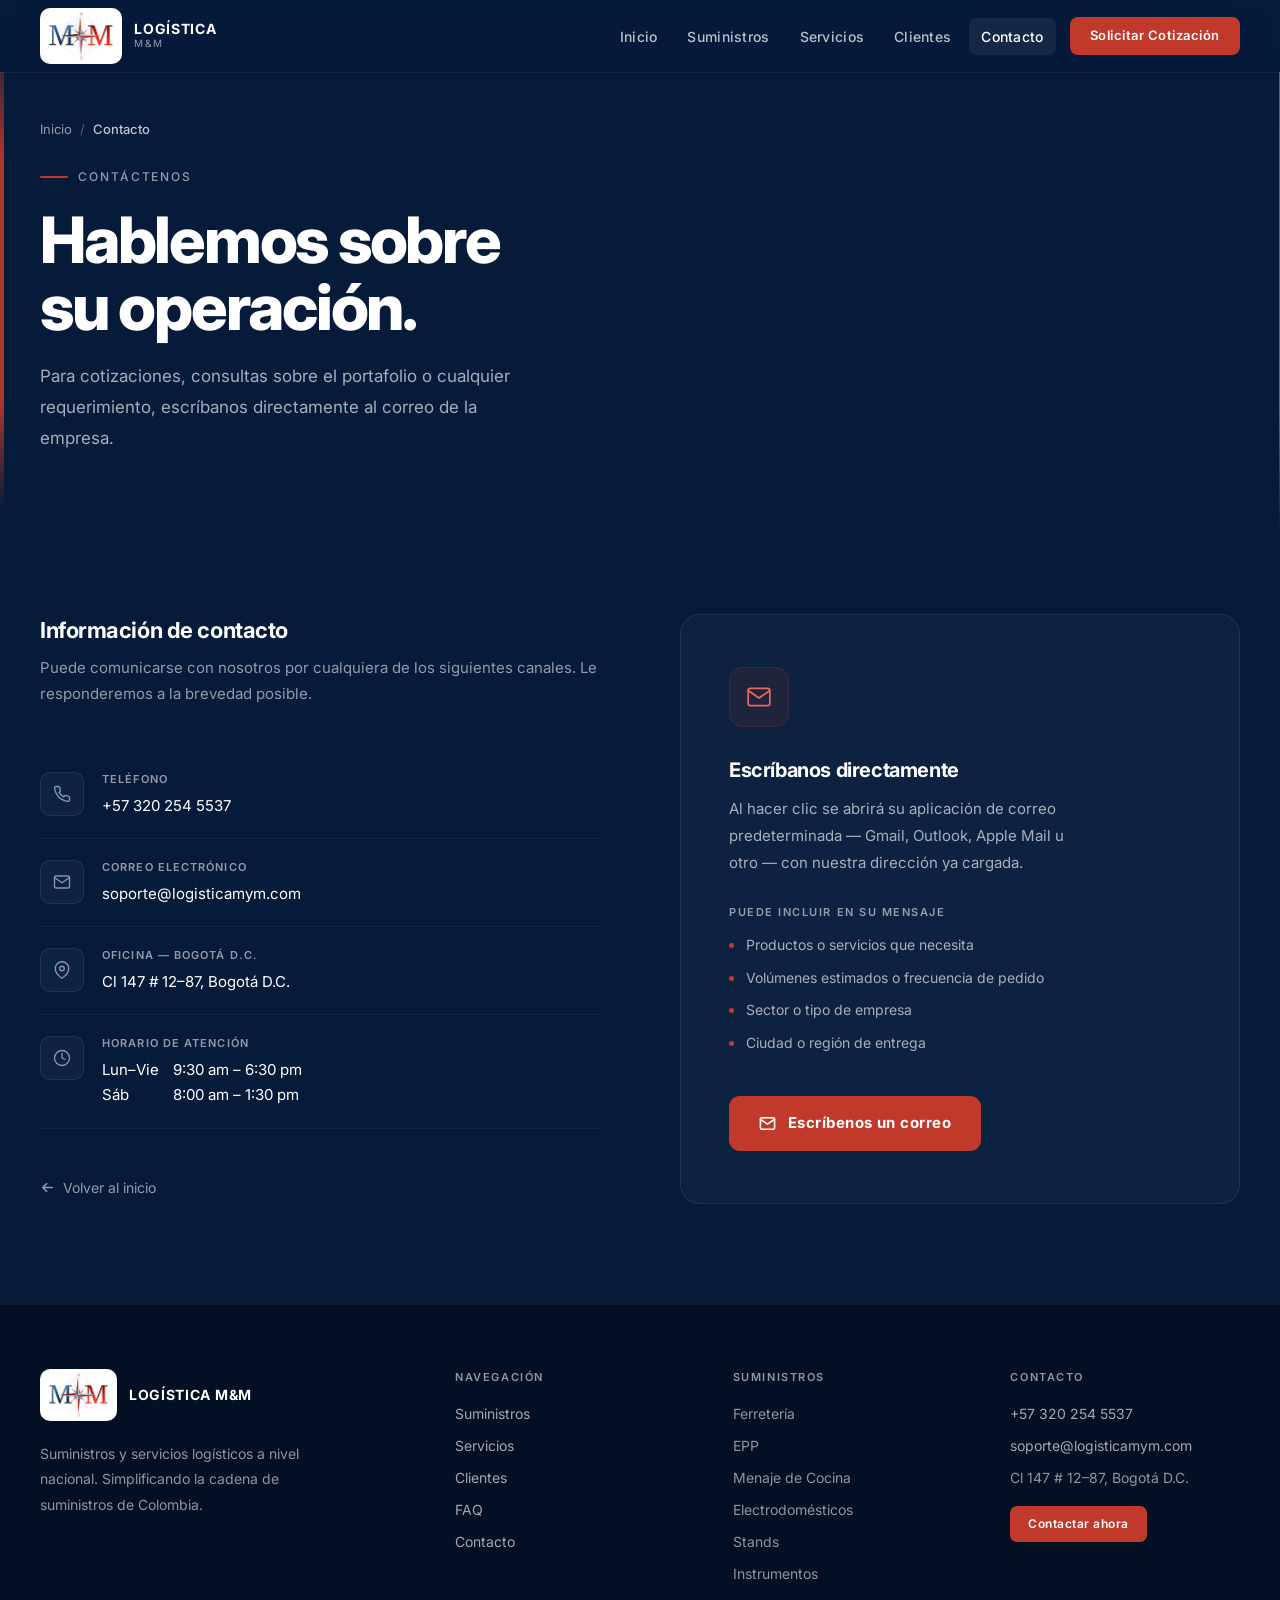
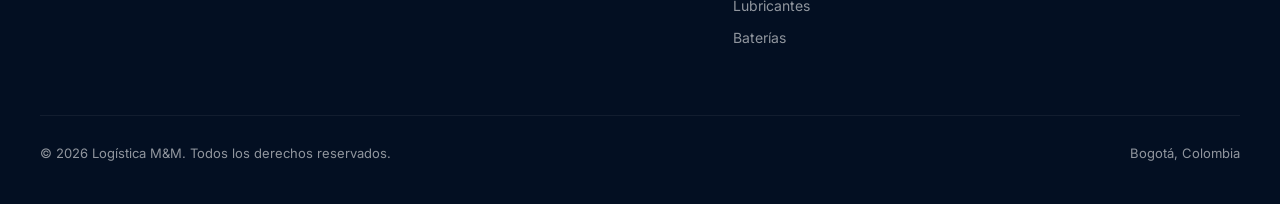
==== contacto.html @ 53e8c5f8 "Add files via upload Versión 1 del sitio" ====
<!doctype html>
<html lang="es" class="no-js">
<head>
  <meta charset="UTF-8">
  <meta name="viewport" content="width=device-width, initial-scale=1">
  <title>Contacto | Logística M&amp;M</title>
  <meta name="description" content="Solicite una cotización a Logística M&amp;M. Teléfono +57 320 254 5537, correo soporte@logisticamym.com. Oficina en Bogotá D.C. y atención a nivel nacional.">
  <meta name="theme-color" content="#061B3A">
  <link rel="canonical" href="https://logisticamym.com/contacto.html">

  <meta property="og:type" content="website">
  <meta property="og:locale" content="es_CO">
  <meta property="og:site_name" content="Logística M&amp;M">
  <meta property="og:title" content="Contacto | Logística M&amp;M">
  <meta property="og:description" content="Hablemos sobre su operación. Cotizaciones y consultas sobre el portafolio.">
  <meta property="og:url" content="https://logisticamym.com/contacto.html">

  <link rel="icon" href="img/favicon.png" type="image/png">
  <link rel="apple-touch-icon" href="img/favicon.png">
  <link rel="preconnect" href="https://fonts.googleapis.com">
  <link rel="preconnect" href="https://fonts.gstatic.com" crossorigin>
  <link href="https://fonts.googleapis.com/css2?family=Inter:wght@400;500;600;700;800;900&display=swap" rel="stylesheet">
  <link rel="stylesheet" href="css/styles.css">
  <script>document.documentElement.className = 'js';</script>
</head>
<body>

  <!-- ══ MENÚ ═══════════════════════════════════════════════════════════════ -->
  <header class="nav nav--solid" id="nav">
    <div class="container nav__inner">
      <a class="brand" href="index.html" aria-label="Logística M&amp;M, ir al inicio">
        <span class="brand__plate"><img class="brand__logo" src="img/logo-mym.png" alt="" width="257" height="192"></span>
        <span class="brand__text" aria-hidden="true">
          <span class="brand__name">LOGÍSTICA</span>
          <span class="brand__sub">M&amp;M</span>
        </span>
      </a>

      <button class="nav__toggle" type="button" aria-expanded="false" aria-controls="menu" aria-label="Abrir menú">
        <svg class="icon-open" width="24" height="24" viewBox="0 0 24 24" fill="none" stroke="currentColor" stroke-width="2" stroke-linecap="round" aria-hidden="true"><path d="M4 7h16M4 12h16M4 17h16"/></svg>
        <svg class="icon-close" width="24" height="24" viewBox="0 0 24 24" fill="none" stroke="currentColor" stroke-width="2" stroke-linecap="round" aria-hidden="true"><path d="M6 6l12 12M18 6L6 18"/></svg>
      </button>

      <nav class="nav__menu" id="menu" aria-label="Principal">
        <a class="nav__link" href="index.html">Inicio</a>
        <a class="nav__link" href="index.html#suministros">Suministros</a>
        <a class="nav__link" href="index.html#servicios">Servicios</a>
        <a class="nav__link" href="index.html#clientes">Clientes</a>
        <a class="nav__link" href="contacto.html" aria-current="page">Contacto</a>
        <a class="btn btn--primary btn--sm nav__cta" href="mailto:soporte@logisticamym.com">Solicitar Cotización</a>
      </nav>
    </div>
  </header>

  <main>

    <!-- ══ ENCABEZADO DE PÁGINA ═════════════════════════════════════════════ -->
    <section class="page-hero">
      <img class="page-hero__bg" src="https://images.unsplash.com/photo-1542744173-8e7e53415bb0?w=1200&h=800&fit=crop&auto=format&q=80" alt="" fetchpriority="high">
      <div class="accent-stripe"></div>

      <div class="container page-hero__inner">
        <nav class="breadcrumb" aria-label="Ruta de navegación">
          <a href="index.html">Inicio</a>
          <span class="breadcrumb__sep" aria-hidden="true">/</span>
          <span aria-current="page">Contacto</span>
        </nav>

        <p class="eyebrow">Contáctenos</p>
        <h1 class="page-hero__title">Hablemos sobre<br>su operación.</h1>
        <p class="page-hero__text">Para cotizaciones, consultas sobre el portafolio o cualquier requerimiento, escríbanos directamente al correo de la empresa.</p>
      </div>
    </section>

    <!-- ══ DATOS DE CONTACTO ════════════════════════════════════════════════ -->
    <section class="section--dark contact">
      <div class="container contact__grid">

        <div>
          <h2 class="contact__title">Información de contacto</h2>
          <p class="contact__lead">Puede comunicarse con nosotros por cualquiera de los siguientes canales. Le responderemos a la brevedad posible.</p>

          <div class="contact-item">
            <div class="contact-item__icon" aria-hidden="true">
              <svg width="18" height="18" viewBox="0 0 24 24" fill="none" stroke="currentColor" stroke-width="1.8" stroke-linecap="round" stroke-linejoin="round"><path d="M22 16.92v3a2 2 0 0 1-2.18 2 19.79 19.79 0 0 1-8.63-3.07 19.5 19.5 0 0 1-6-6 19.79 19.79 0 0 1-3.07-8.67A2 2 0 0 1 4.11 2h3a2 2 0 0 1 2 1.72 12.84 12.84 0 0 0 .7 2.81 2 2 0 0 1-.45 2.11L8.09 9.91a16 16 0 0 0 6 6l1.27-1.27a2 2 0 0 1 2.11-.45 12.84 12.84 0 0 0 2.81.7A2 2 0 0 1 22 16.92z"/></svg>
            </div>
            <div>
              <p class="contact-item__label">Teléfono</p>
              <p class="contact-item__value"><a href="tel:+573202545537">+57 320 254 5537</a></p>
            </div>
          </div>

          <div class="contact-item">
            <div class="contact-item__icon" aria-hidden="true">
              <svg width="18" height="18" viewBox="0 0 24 24" fill="none" stroke="currentColor" stroke-width="1.8" stroke-linecap="round" stroke-linejoin="round"><path d="M4 4h16c1.1 0 2 .9 2 2v12c0 1.1-.9 2-2 2H4c-1.1 0-2-.9-2-2V6c0-1.1.9-2 2-2z"/><polyline points="22,6 12,13 2,6"/></svg>
            </div>
            <div>
              <p class="contact-item__label">Correo electrónico</p>
              <p class="contact-item__value"><a href="mailto:soporte@logisticamym.com">soporte@logisticamym.com</a></p>
            </div>
          </div>

          <div class="contact-item">
            <div class="contact-item__icon" aria-hidden="true">
              <svg width="18" height="18" viewBox="0 0 24 24" fill="none" stroke="currentColor" stroke-width="1.8" stroke-linecap="round" stroke-linejoin="round"><path d="M21 10c0 7-9 13-9 13s-9-6-9-13a9 9 0 0 1 18 0z"/><circle cx="12" cy="10" r="3"/></svg>
            </div>
            <div>
              <p class="contact-item__label">Oficina — Bogotá D.C.</p>
              <p class="contact-item__value">Cl 147 # 12–87, Bogotá D.C.</p>
            </div>
          </div>

          <div class="contact-item">
            <div class="contact-item__icon" aria-hidden="true">
              <svg width="18" height="18" viewBox="0 0 24 24" fill="none" stroke="currentColor" stroke-width="1.8" stroke-linecap="round" stroke-linejoin="round"><circle cx="12" cy="12" r="10"/><polyline points="12 6 12 12 16 14"/></svg>
            </div>
            <div>
              <p class="contact-item__label">Horario de atención</p>
              <!-- PENDIENTE: confirmar horario de lunes a viernes -->
              <dl class="contact-item__value hours">
                <dt>Lun–Vie</dt><dd>9:30 am – 6:30 pm</dd>
                <dt>Sáb</dt><dd>8:00 am – 1:30 pm</dd>
              </dl>
            </div>
          </div>

          <a class="back-link" href="index.html">
            <svg width="15" height="15" viewBox="0 0 16 16" fill="none" aria-hidden="true"><path d="M13 8H3M7 4L3 8l4 4" stroke="currentColor" stroke-width="1.8" stroke-linecap="round" stroke-linejoin="round"/></svg>
            Volver al inicio
          </a>
        </div>

        <div class="mail-card">
          <div class="mail-card__icon" aria-hidden="true">
            <svg width="26" height="26" viewBox="0 0 24 24" fill="none" stroke="currentColor" stroke-width="1.6" stroke-linecap="round" stroke-linejoin="round"><path d="M4 4h16c1.1 0 2 .9 2 2v12c0 1.1-.9 2-2 2H4c-1.1 0-2-.9-2-2V6c0-1.1.9-2 2-2z"/><polyline points="22,6 12,13 2,6"/></svg>
          </div>

          <div>
            <h2 class="mail-card__title">Escríbanos directamente</h2>
            <p class="mail-card__text">Al hacer clic se abrirá su aplicación de correo predeterminada — Gmail, Outlook, Apple Mail u otro — con nuestra dirección ya cargada.</p>
          </div>

          <div class="mail-card__list-wrap">
            <p class="mail-card__label">Puede incluir en su mensaje</p>
            <ul class="mail-card__list">
              <li>Productos o servicios que necesita</li>
              <li>Volúmenes estimados o frecuencia de pedido</li>
              <li>Sector o tipo de empresa</li>
              <li>Ciudad o región de entrega</li>
            </ul>
          </div>

          <a class="btn btn--primary" href="mailto:soporte@logisticamym.com">
            <svg width="17" height="17" viewBox="0 0 24 24" fill="none" stroke="currentColor" stroke-width="2.2" stroke-linecap="round" stroke-linejoin="round" aria-hidden="true"><path d="M4 4h16c1.1 0 2 .9 2 2v12c0 1.1-.9 2-2 2H4c-1.1 0-2-.9-2-2V6c0-1.1.9-2 2-2z"/><polyline points="22,6 12,13 2,6"/></svg>
            Escríbenos un correo
          </a>
        </div>

      </div>
    </section>

  </main>

  <!-- ══ PIE DE PÁGINA (igual en todas las páginas) ═════════════════════════ -->
  <footer class="footer">
    <div class="container">
      <div class="footer__grid">
        <div class="footer__brand">
          <a class="brand" href="index.html" aria-label="Logística M&amp;M, ir al inicio">
            <span class="brand__plate"><img class="brand__logo" src="img/logo-mym.png" alt="" width="257" height="192" loading="lazy"></span>
            <span class="brand__name" aria-hidden="true">LOGÍSTICA M&amp;M</span>
          </a>
          <p class="footer__about">Suministros y servicios logísticos a nivel nacional. Simplificando la cadena de suministros de Colombia.</p>
        </div>

        <nav aria-label="Pie de página">
          <h2 class="footer__heading">Navegación</h2>
          <ul class="footer__list">
            <li><a href="index.html#suministros">Suministros</a></li>
            <li><a href="index.html#servicios">Servicios</a></li>
            <li><a href="index.html#clientes">Clientes</a></li>
            <li><a href="index.html#faq">FAQ</a></li>
            <li><a href="contacto.html">Contacto</a></li>
          </ul>
        </nav>

        <div>
          <h2 class="footer__heading">Suministros</h2>
          <ul class="footer__list">
            <li>Ferretería</li>
            <li>EPP</li>
            <li>Menaje de Cocina</li>
            <li>Electrodomésticos</li>
            <li>Stands</li>
            <li>Instrumentos</li>
            <li>Lubricantes</li>
            <li>Baterías</li>
          </ul>
        </div>

        <div class="footer__contact">
          <h2 class="footer__heading">Contacto</h2>
          <ul class="footer__list">
            <li><a href="tel:+573202545537">+57 320 254 5537</a></li>
            <li><a href="mailto:soporte@logisticamym.com">soporte@logisticamym.com</a></li>
            <li>Cl 147 # 12–87, Bogotá D.C.</li>
          </ul>
          <a class="btn btn--primary btn--xs" href="mailto:soporte@logisticamym.com">Contactar ahora</a>
        </div>
      </div>

      <div class="footer__bottom">
        <p>© 2026 Logística M&amp;M. Todos los derechos reservados.</p>
        <p>Bogotá, Colombia</p>
      </div>
    </div>
  </footer>

  <script src="js/main.js" defer></script>
</body>
</html>
---- css/styles.css ----
/* ==========================================================================
   Logística M&M — hoja de estilos
   Índice: 1. Variables  2. Base  3. Utilidades  4. Botones  5. Menú
           6. Hero  7. Quiénes somos  8. Suministros  9. Servicios
           10. Clientes  11. Preguntas  12. Llamado final  13. Pie de página
           14. Página de contacto  15. Tablet y móvil  16. Movimiento reducido
   ========================================================================== */

/* 1. Variables ------------------------------------------------------------ */
:root {
  /* Colores de marca (los mismos del Figma) */
  --navy: #061B3A;
  --navy-rgb: 6, 27, 58;
  --navy-mid: #0D2B56;
  --navy-deep: #030F22;
  --steel: #52758F;
  --steel-rgb: 82, 117, 143;
  --steel-light: #7A9BB5;
  --red: #C0392B;
  --red-rgb: 192, 57, 43;
  --red-hover: #A93226;
  --red-dark: #96281B;
  --offwhite: #F7F6F2;
  --white: #FFFFFF;

  /* Texto sobre fondo oscuro: todos superan contraste 4,5:1 */
  --on-dark: #FFFFFF;
  --on-dark-soft: rgba(255, 255, 255, 0.75);
  --on-dark-body: rgba(255, 255, 255, 0.64);
  --on-dark-muted: rgba(255, 255, 255, 0.56);
  --red-on-dark: #E8695C;            /* rojo legible para texto sobre azul */

  /* Líneas y superficies sobre fondo oscuro */
  --line-dark: rgba(255, 255, 255, 0.07);
  --surface-dark: rgba(255, 255, 255, 0.04);

  /* Tipografía y medidas */
  --font: 'Inter', system-ui, -apple-system, 'Segoe UI', sans-serif;
  --container: 1280px;
  --gutter: 40px;
  --nav-h: 72px;
  --section-y: 100px;
}

/* 2. Base ------------------------------------------------------------------ */
*, *::before, *::after { box-sizing: border-box; }

html {
  scroll-behavior: smooth;
  -webkit-text-size-adjust: 100%;
}

body {
  margin: 0;
  font-family: var(--font);
  line-height: 1.5;
  background-color: var(--offwhite);
  color: var(--navy);
  -webkit-font-smoothing: antialiased;
  -moz-osx-font-smoothing: grayscale;
}

h1, h2, h3, p, ul, ol, dl, dd, figure { margin: 0; }
ul, ol { padding: 0; list-style: none; }
img, svg { display: block; max-width: 100%; }
a { color: inherit; text-decoration: none; }
button { font: inherit; color: inherit; }

:focus-visible {
  outline: 2px solid var(--steel-light);
  outline-offset: 3px;
  border-radius: 4px;
}

::-webkit-scrollbar { width: 6px; height: 6px; }
::-webkit-scrollbar-track { background: transparent; }
::-webkit-scrollbar-thumb { background: rgba(var(--steel-rgb), 0.4); border-radius: 3px; }
::-webkit-scrollbar-thumb:hover { background: rgba(var(--steel-rgb), 0.7); }

/* 3. Utilidades ------------------------------------------------------------ */
.container {
  width: 100%;
  max-width: var(--container);
  margin: 0 auto;
  padding: 0 var(--gutter);
}

.section { padding: var(--section-y) 0; position: relative; }
.section--dark { background: var(--navy); color: var(--on-dark); }
.section--light { background: var(--offwhite); }

/* Etiqueta pequeña con línea roja */
.eyebrow {
  display: flex;
  align-items: center;
  gap: 10px;
  color: var(--on-dark-muted);
  font-weight: 500;
  font-size: 12px;
  letter-spacing: 0.16em;
  text-transform: uppercase;
}
.eyebrow::before {
  content: "";
  flex-shrink: 0;
  width: 28px;
  height: 2px;
  background: var(--red);
  border-radius: 1px;
}
.eyebrow--light { color: var(--steel); }

/* Encabezado de sección a dos columnas */
.split {
  display: grid;
  grid-template-columns: 1fr 1fr;
  gap: 40px 80px;
  align-items: end;
}

.section-title {
  font-weight: 800;
  font-size: clamp(2rem, 4vw, 3rem);
  line-height: 1.08;
  letter-spacing: -0.03em;
  margin-top: 20px;
}
.section-title--sm { font-size: clamp(1.9rem, 3.5vw, 2.8rem); }

.section-lead { font-size: 16px; line-height: 1.85; }
.section--light .section-lead { color: var(--steel); }
.section--dark .section-lead { color: var(--on-dark-muted); }

.visually-hidden {
  position: absolute;
  width: 1px; height: 1px;
  margin: -1px; padding: 0; border: 0;
  overflow: hidden;
  clip: rect(0 0 0 0);
  white-space: nowrap;
}

/* 4. Botones --------------------------------------------------------------- */
.btn {
  display: inline-flex;
  align-items: center;
  gap: 8px;
  font-family: inherit;
  font-weight: 700;
  font-size: 14px;
  letter-spacing: 0.03em;
  line-height: 1.5;
  padding: 14px 32px;
  border: none;
  border-radius: 10px;
  cursor: pointer;
  transition: background 0.2s, transform 0.2s, box-shadow 0.2s, border-color 0.2s;
}

.btn--primary { background: var(--red); color: #fff; }
.btn--primary:hover {
  background: var(--red-hover);
  transform: translateY(-2px);
  box-shadow: 0 8px 24px rgba(var(--red-rgb), 0.4);
}

.btn--lg { font-size: 15px; padding: 16px 36px; border-radius: 11px; gap: 10px; }
.btn--lg:hover { box-shadow: 0 10px 30px rgba(var(--red-rgb), 0.45); }

.btn--glass {
  background: rgba(255, 255, 255, 0.09);
  color: #fff;
  font-weight: 600;
  padding: 14px 28px;
  border: 1px solid rgba(255, 255, 255, 0.2);
  -webkit-backdrop-filter: blur(8px);
  backdrop-filter: blur(8px);
}
.btn--glass:hover { background: rgba(255, 255, 255, 0.17); transform: translateY(-2px); }

.btn--outline {
  background: none;
  color: var(--red-on-dark);
  font-weight: 600;
  font-size: 13px;
  letter-spacing: 0.04em;
  padding: 10px 22px;
  border: 1px solid rgba(232, 105, 92, 0.5);
  border-radius: 8px;
}
.btn--outline:hover { background: rgba(var(--red-rgb), 0.1); border-color: var(--red-on-dark); }

.btn--sm {
  font-weight: 600;
  font-size: 13px;
  letter-spacing: 0.04em;
  padding: 9px 20px;
  border-radius: 8px;
}
.btn--sm:hover { transform: translateY(-1px); box-shadow: none; }

.btn--xs {
  font-weight: 600;
  font-size: 12px;
  letter-spacing: 0.04em;
  padding: 9px 18px;
  border-radius: 7px;
}
.btn--xs:hover { transform: none; box-shadow: none; }

/* Enlace con flecha */
.link-arrow {
  display: inline-flex;
  align-items: center;
  gap: 8px;
  color: var(--red);
  font-weight: 600;
  font-size: 14px;
  letter-spacing: 0.02em;
  transition: gap 0.2s;
}
.link-arrow:hover { gap: 14px; }

/* 5. Menú ------------------------------------------------------------------ */
.nav {
  position: fixed;
  top: 0; left: 0; right: 0;
  z-index: 50;
  background: linear-gradient(to bottom, rgba(var(--navy-rgb), 0.85) 0%, rgba(var(--navy-rgb), 0) 100%);
  transition: background-color 0.4s ease, box-shadow 0.4s ease;
}
.nav.is-scrolled,
.nav--solid {
  background: rgba(var(--navy-rgb), 0.97);
  -webkit-backdrop-filter: blur(14px);
  backdrop-filter: blur(14px);
  box-shadow: 0 1px 0 rgba(255, 255, 255, 0.06);
}

.nav__inner {
  height: var(--nav-h);
  display: flex;
  align-items: center;
  justify-content: space-between;
}

/* Logo: va sobre una placa blanca para que se lea bien sobre el azul del menú */
.brand { display: flex; align-items: center; gap: 12px; }
.brand__plate {
  flex-shrink: 0;
  display: flex;
  align-items: center;
  justify-content: center;
  height: 56px;
  padding: 4px 9px;
  background: #fff;
  border-radius: 10px;
  box-shadow: 0 2px 10px rgba(0, 0, 0, 0.18);
}
.brand__logo { height: 48px; width: auto; }
.brand__text { display: block; }
.brand__name {
  display: block;
  color: #fff;
  font-weight: 700;
  font-size: 14px;
  letter-spacing: 0.05em;
  line-height: 1.1;
}
.brand__sub {
  display: block;
  color: var(--on-dark-muted);
  font-weight: 400;
  font-size: 10px;
  letter-spacing: 0.18em;
}

.nav__menu { display: flex; align-items: center; gap: 6px; }
.nav__link {
  color: rgba(255, 255, 255, 0.72);
  font-weight: 500;
  font-size: 14px;
  letter-spacing: 0.02em;
  padding: 8px 12px;
  border-radius: 7px;
  transition: color 0.2s, background 0.2s;
}
.nav__link:hover,
.nav__link[aria-current="page"] { color: #fff; background: rgba(255, 255, 255, 0.06); }
.nav__cta { margin-left: 8px; }

.nav__toggle {
  display: none;
  width: 44px; height: 44px;
  margin-right: -10px;
  padding: 0;
  background: none;
  border: none;
  border-radius: 8px;
  color: #fff;
  cursor: pointer;
}
.nav__toggle svg { margin: auto; }
.nav__toggle .icon-close { display: none; }
.nav__toggle[aria-expanded="true"] .icon-open { display: none; }
.nav__toggle[aria-expanded="true"] .icon-close { display: block; }

/* 6. Hero ------------------------------------------------------------------ */
.hero {
  position: relative;
  min-height: 100vh;
  min-height: 100svh;
  display: flex;
  align-items: flex-end;
  padding-bottom: 7rem;
  overflow: hidden;
  background-color: var(--navy);
  color: #fff;
}
.hero__bg {
  position: absolute;
  inset: 0;
  width: 100%; height: 100%;
  object-fit: cover;
  object-position: center 40%;
}
.hero::before,
.hero::after { content: ""; position: absolute; inset: 0; z-index: 1; }
.hero::before {
  background: linear-gradient(105deg, rgba(var(--navy-rgb), 0.93) 0%, rgba(var(--navy-rgb), 0.70) 55%, rgba(var(--navy-rgb), 0.28) 100%);
}
.hero::after {
  background: linear-gradient(to top, rgba(var(--navy-rgb), 0.88) 0%, transparent 55%);
}
/* Franja roja vertical a la izquierda */
.accent-stripe {
  position: absolute;
  top: 0; left: 0;
  z-index: 2;
  width: 4px; height: 100%;
  background: linear-gradient(to bottom, transparent 10%, var(--red) 35%, var(--red) 70%, transparent 90%);
  opacity: 0.85;
}
.hero__inner { position: relative; z-index: 3; }
.hero__content { max-width: 720px; }
.hero .eyebrow {
  display: inline-flex;
  color: var(--on-dark-body);
  letter-spacing: 0.18em;
  margin-bottom: 28px;
}
.hero .eyebrow::before { width: 32px; }
.hero__title {
  font-weight: 900;
  font-size: clamp(2.6rem, 6vw, 4.5rem);
  line-height: 1.04;
  letter-spacing: -0.035em;
  margin-bottom: 24px;
}
.hero__title span { opacity: 0.82; }
.hero__text {
  color: var(--on-dark-body);
  font-size: clamp(1rem, 2vw, 1.15rem);
  line-height: 1.75;
  max-width: 560px;
  margin-bottom: 44px;
}
.hero__actions { display: flex; flex-wrap: wrap; gap: 14px; }

/* 7. Quiénes somos --------------------------------------------------------- */
.about { padding: 96px 0; overflow: hidden; }
.about::before {
  content: "";
  position: absolute;
  top: 0; right: 0;
  width: 40%; height: 100%;
  background-image: repeating-linear-gradient(90deg, transparent, transparent 60px, rgba(var(--steel-rgb), 0.04) 60px, rgba(var(--steel-rgb), 0.04) 61px);
  pointer-events: none;
}
.about .container { position: relative; }
.about .eyebrow { margin-bottom: 64px; }
.about__grid {
  display: grid;
  grid-template-columns: 1.1fr 1fr;
  gap: 48px 96px;
  align-items: start;
}
.about__title {
  font-weight: 800;
  font-size: clamp(1.9rem, 3.5vw, 2.8rem);
  line-height: 1.08;
  letter-spacing: -0.03em;
  margin-bottom: 28px;
}
.about__text {
  color: var(--on-dark-body);
  font-size: 16px;
  line-height: 1.85;
  margin-bottom: 40px;
}
.about__cta { display: flex; align-items: center; gap: 24px; }
.about__cta::before { content: ""; flex: 1; height: 1px; background: rgba(255, 255, 255, 0.08); }

.pillars { padding-top: 4px; }
.pillar {
  display: grid;
  grid-template-columns: 52px 1fr;
  gap: 0 24px;
  align-items: start;
  padding: 28px 0;
  border-bottom: 1px solid var(--line-dark);
}
.pillar:last-child { border-bottom: none; }
.pillar__num {
  padding-top: 3px;
  color: var(--red-on-dark);
  font-weight: 800;
  font-size: 13px;
  letter-spacing: 0.06em;
  font-variant-numeric: tabular-nums;
}
.pillar__title {
  font-weight: 700;
  font-size: 17px;
  letter-spacing: -0.01em;
  margin-bottom: 8px;
}
.pillar__text { color: var(--on-dark-muted); font-size: 14px; line-height: 1.7; }

/* 8. Suministros ----------------------------------------------------------- */
.supplies .split { margin-bottom: 56px; }
.supplies .section-lead { padding-top: 8px; }

.supply-grid {
  display: grid;
  grid-template-columns: repeat(4, 1fr);
  grid-auto-rows: 260px;
  gap: 14px;
}
.supply-card {
  position: relative;
  overflow: hidden;
  border-radius: 14px;
  background-color: var(--navy-mid);
  box-shadow: 0 4px 16px rgba(var(--navy-rgb), 0.07);
  transition: transform 0.35s ease, box-shadow 0.35s ease;
}
.supply-card__img {
  position: absolute;
  inset: 0;
  width: 100%; height: 100%;
  object-fit: cover;
  transition: transform 0.5s ease;
}
/* Dos capas de degradado: la segunda aparece al pasar el mouse */
.supply-card::before,
.supply-card::after { content: ""; position: absolute; inset: 0; z-index: 1; transition: opacity 0.35s; }
.supply-card::before {
  background: linear-gradient(to top, rgba(var(--navy-rgb), 0.9) 0%, rgba(var(--navy-rgb), 0.38) 60%, transparent 100%);
}
.supply-card::after {
  background: linear-gradient(to top, rgba(var(--navy-rgb), 0.97) 0%, rgba(var(--navy-rgb), 0.55) 55%, rgba(var(--navy-rgb), 0.12) 100%);
  opacity: 0;
}
.supply-card__body {
  position: absolute;
  inset: 0;
  z-index: 2;
  display: flex;
  flex-direction: column;
  justify-content: flex-end;
  padding: 22px 22px 26px;
}
.supply-card__title {
  color: #fff;
  font-weight: 700;
  font-size: 15px;
  letter-spacing: -0.02em;
  line-height: 1.25;
  margin-bottom: 8px;
}
.supply-card__desc {
  max-height: 0;
  overflow: hidden;
  color: var(--on-dark-soft);
  font-size: 13px;
  line-height: 1.65;
  transition: max-height 0.35s ease;
}
.supplies__more { margin-top: 36px; text-align: right; }

@media (hover: hover) {
  .supply-card:hover { transform: scale(1.015); box-shadow: 0 20px 56px rgba(var(--navy-rgb), 0.22); }
  .supply-card:hover .supply-card__img { transform: scale(1.06); }
  .supply-card:hover::after { opacity: 1; }
  .supply-card:hover .supply-card__desc { max-height: 110px; }
}
/* En pantallas táctiles no hay "pasar el mouse": la descripción se ve siempre */
@media (hover: none) {
  .supply-card::after { opacity: 1; }
  .supply-card__desc { max-height: none; }
}

/* 9. Servicios ------------------------------------------------------------- */
.services__head { margin-bottom: 56px; }
.services__head .split { gap: 24px 80px; margin-top: 20px; align-items: start; }
.services__head .section-title { margin-top: 0; }
.services__head .section-title span { color: var(--steel-light); }
.services__head .section-lead { align-self: end; }

.services { display: grid; grid-template-columns: 300px 1fr; gap: 20px; }
.services__list { display: flex; flex-direction: column; gap: 3px; }
.services__tab {
  width: 100%;
  padding: 17px 18px;
  background: transparent;
  border: none;
  border-left: 3px solid transparent;
  border-radius: 0 10px 10px 0;
  text-align: left;
  cursor: pointer;
  transition: background 0.2s, border-color 0.2s;
}
.services__tab:hover { background: var(--surface-dark); }
.services__tab-title {
  display: block;
  color: var(--on-dark-muted);
  font-weight: 400;
  font-size: 14px;
  line-height: 1.45;
  transition: color 0.2s;
}
.services__tab-tag {
  display: none;
  margin-top: 5px;
  color: var(--red-on-dark);
  font-weight: 500;
  font-size: 11px;
  letter-spacing: 0.1em;
  text-transform: uppercase;
}
.services__tab.is-active { background: rgba(255, 255, 255, 0.08); border-left-color: var(--red); }
.services__tab.is-active .services__tab-title { color: #fff; font-weight: 600; }
.services__tab.is-active .services__tab-tag { display: block; }

.services__panels { display: grid; gap: 20px; }
.service-card {
  position: relative;
  min-height: 420px;
  overflow: hidden;
  border-radius: 20px;
  background-color: var(--navy-mid);
}
/* Con JavaScript activo solo se muestra el servicio elegido */
.js .service-card:not(.is-active) { display: none; }
.js .service-card.is-active { animation: fadeUp 0.3s ease; }
.service-card__img {
  position: absolute;
  inset: 0;
  width: 100%; height: 100%;
  object-fit: cover;
}
.service-card::before {
  content: "";
  position: absolute;
  inset: 0;
  z-index: 1;
  background: linear-gradient(to top, rgba(var(--navy-rgb), 0.97) 0%, rgba(var(--navy-rgb), 0.45) 55%, rgba(var(--navy-rgb), 0.08) 100%);
}
.service-card__body {
  position: absolute;
  inset: 0;
  z-index: 2;
  display: flex;
  flex-direction: column;
  justify-content: flex-end;
  align-items: flex-start;
  padding: 32px 36px;
}
.service-card__tag {
  margin-bottom: 16px;
  padding: 5px 12px;
  background: var(--red);
  border-radius: 6px;
  color: #fff;
  font-weight: 600;
  font-size: 11px;
  letter-spacing: 0.12em;
  text-transform: uppercase;
}
.service-card__title {
  font-weight: 700;
  font-size: 26px;
  letter-spacing: -0.02em;
  line-height: 1.2;
  margin-bottom: 14px;
}
.service-card__text {
  max-width: 520px;
  margin-bottom: 26px;
  color: var(--on-dark-soft);
  font-size: 15px;
  line-height: 1.75;
}
.service-card__btn {
  display: inline-flex;
  align-items: center;
  gap: 8px;
  padding: 10px 22px;
  background: rgba(255, 255, 255, 0.11);
  border: 1px solid rgba(255, 255, 255, 0.2);
  border-radius: 8px;
  -webkit-backdrop-filter: blur(10px);
  backdrop-filter: blur(10px);
  color: #fff;
  font-weight: 600;
  font-size: 13px;
  transition: background 0.2s;
}
.service-card__btn:hover { background: rgba(255, 255, 255, 0.2); }

@keyframes fadeUp {
  from { opacity: 0; transform: translateY(10px); }
  to   { opacity: 1; transform: translateY(0); }
}

/* 10. Clientes ------------------------------------------------------------- */
.clients { overflow: hidden; }
.clients .split { gap: 32px 80px; margin-bottom: 64px; }
.clients .section-lead { font-size: 15px; }

.marquee { position: relative; overflow-x: auto; }
.marquee.is-animated { overflow: hidden; }
.marquee.is-animated::before,
.marquee.is-animated::after {
  content: "";
  position: absolute;
  top: 0; bottom: 0;
  z-index: 2;
  width: 160px;
  pointer-events: none;
}
.marquee.is-animated::before { left: 0; background: linear-gradient(to right, var(--offwhite) 0%, transparent 100%); }
.marquee.is-animated::after { right: 0; background: linear-gradient(to left, var(--offwhite) 0%, transparent 100%); }

.marquee__track { display: flex; align-items: center; width: max-content; }
.marquee.is-animated .marquee__track { animation: marqueeScroll 64s linear infinite; }
.marquee.is-animated:hover .marquee__track { animation-play-state: paused; }

@keyframes marqueeScroll {
  0%   { transform: translateX(0); }
  100% { transform: translateX(calc(-100% / 3)); }
}

.client {
  display: flex;
  align-items: center;
  padding: 28px 0 28px 52px;
  -webkit-user-select: none;
  user-select: none;
}
.client::after {
  content: "";
  flex-shrink: 0;
  width: 4px; height: 4px;
  margin-left: 52px;
  border-radius: 50%;
  background: rgba(var(--steel-rgb), 0.25);
}
.client__logo {
  flex-shrink: 0;
  height: 76px;
  width: auto;
  max-width: 200px;
  object-fit: contain;
}

/* 11. Preguntas frecuentes ------------------------------------------------- */
.faq { overflow: hidden; }
.faq::before {
  content: "";
  position: absolute;
  inset: 0;
  background-image: repeating-linear-gradient(-45deg, transparent, transparent 40px, rgba(var(--steel-rgb), 0.025) 40px, rgba(var(--steel-rgb), 0.025) 41px);
  pointer-events: none;
}
.faq .container { position: relative; }
.faq__grid {
  display: grid;
  grid-template-columns: 1fr 1.6fr;
  gap: 40px 96px;
  align-items: start;
}
.faq__intro { position: sticky; top: 104px; }
.faq__title {
  font-weight: 800;
  font-size: clamp(1.8rem, 3.2vw, 2.6rem);
  line-height: 1.1;
  letter-spacing: -0.03em;
  margin: 20px 0 24px;
}
.faq__lead { color: var(--on-dark-muted); font-size: 15px; line-height: 1.8; }

.faq__item { border-bottom: 1px solid var(--line-dark); }
.faq__item:last-child { border-bottom: none; }
.faq__q {
  display: flex;
  align-items: center;
  justify-content: space-between;
  gap: 20px;
  padding: 26px 0;
  color: var(--on-dark-soft);
  font-weight: 400;
  font-size: 16px;
  line-height: 1.4;
  cursor: pointer;
  list-style: none;
  transition: color 0.2s;
}
.faq__q::-webkit-details-marker { display: none; }
.faq__q:hover { color: #fff; }
.faq__icon {
  width: 32px; height: 32px;
  flex-shrink: 0;
  display: flex;
  align-items: center;
  justify-content: center;
  border: 1px solid rgba(255, 255, 255, 0.12);
  border-radius: 8px;
  color: rgba(255, 255, 255, 0.55);
  transition: all 0.2s;
}
.faq__icon svg { transition: transform 0.25s; }
.faq__item[open] .faq__q { color: #fff; font-weight: 600; }
.faq__item[open] .faq__icon {
  border-color: var(--red);
  background: rgba(var(--red-rgb), 0.12);
  color: var(--red-on-dark);
}
.faq__item[open] .faq__icon svg { transform: rotate(45deg); }
.faq__a {
  padding-bottom: 26px;
  color: var(--on-dark-body);
  font-size: 15px;
  line-height: 1.8;
}
/* Apertura animada en los navegadores que lo permiten */
@supports (interpolate-size: allow-keywords) {
  .faq__list { interpolate-size: allow-keywords; }
  .faq__item::details-content {
    block-size: 0;
    overflow: hidden;
    transition: block-size 0.35s ease, content-visibility 0.35s allow-discrete;
  }
  .faq__item[open]::details-content { block-size: auto; }
}

/* 12. Llamado final -------------------------------------------------------- */
.cta {
  position: relative;
  padding: 120px 0;
  overflow: hidden;
  background-color: var(--navy);
  color: #fff;
}
.cta__bg {
  position: absolute;
  inset: 0;
  width: 100%; height: 100%;
  object-fit: cover;
  object-position: center 35%;
}
.cta::before {
  content: "";
  position: absolute;
  inset: 0;
  z-index: 1;
  background: linear-gradient(100deg, rgba(var(--navy-rgb), 0.96) 0%, rgba(var(--navy-rgb), 0.82) 60%, rgba(var(--steel-rgb), 0.6) 100%);
}
.cta::after {
  content: "";
  position: absolute;
  left: 0; right: 0; bottom: 0;
  z-index: 2;
  height: 4px;
  background: linear-gradient(to right, var(--red) 0%, transparent 100%);
}
.cta .container { position: relative; z-index: 3; }
.cta__content { max-width: 680px; }
.cta .eyebrow { color: var(--on-dark-body); margin-bottom: 24px; }
.cta__title {
  font-weight: 800;
  font-size: clamp(2.2rem, 4.5vw, 3.6rem);
  line-height: 1.06;
  letter-spacing: -0.035em;
  margin-bottom: 24px;
}
.cta__text {
  max-width: 520px;
  margin-bottom: 44px;
  color: var(--on-dark-body);
  font-size: 17px;
  line-height: 1.8;
}

/* 13. Pie de página -------------------------------------------------------- */
.footer {
  padding: 64px 0 40px;
  background: var(--navy-deep);
  border-top: 1px solid rgba(255, 255, 255, 0.05);
  color: #fff;
}
.footer__grid {
  display: grid;
  grid-template-columns: 1.6fr 1fr 1fr 1fr;
  gap: 48px;
  margin-bottom: 56px;
}
.footer .brand { margin-bottom: 20px; }
.footer .brand__plate { height: 52px; box-shadow: none; }
.footer .brand__logo { height: 44px; }
.footer__about { max-width: 280px; color: var(--on-dark-muted); font-size: 14px; line-height: 1.85; }
.footer__heading {
  margin-bottom: 18px;
  color: var(--on-dark-muted);
  font-weight: 600;
  font-size: 11px;
  letter-spacing: 0.14em;
  text-transform: uppercase;
}
.footer__list li { margin-bottom: 11px; color: var(--on-dark-muted); font-size: 14px; }
.footer__list a { color: var(--on-dark-body); transition: color 0.2s; }
.footer__list a:hover { color: #fff; }
.footer__list + .btn { margin-top: 7px; }
.footer__bottom {
  display: flex;
  flex-wrap: wrap;
  justify-content: space-between;
  align-items: center;
  gap: 12px;
  padding-top: 28px;
  border-top: 1px solid rgba(255, 255, 255, 0.06);
  color: var(--on-dark-muted);
  font-size: 13px;
}

/* 14. Página de contacto --------------------------------------------------- */
.page-hero {
  position: relative;
  min-height: 52vh;
  display: flex;
  align-items: flex-end;
  padding-bottom: 80px;
  overflow: hidden;
  background-color: var(--navy);
  color: #fff;
}
.page-hero__bg {
  position: absolute;
  inset: 0;
  width: 100%; height: 100%;
  object-fit: cover;
  object-position: center 30%;
}
.page-hero::before {
  content: "";
  position: absolute;
  inset: 0;
  z-index: 1;
  background: linear-gradient(105deg, rgba(var(--navy-rgb), 0.97) 0%, rgba(var(--navy-rgb), 0.82) 60%, rgba(var(--navy-rgb), 0.5) 100%);
}
.page-hero::after {
  content: "";
  position: absolute;
  left: 0; right: 0; bottom: 0;
  z-index: 1;
  height: 130px;
  background: linear-gradient(to bottom, transparent, var(--navy));
}
.page-hero .accent-stripe {
  background: linear-gradient(to bottom, transparent 5%, var(--red) 30%, var(--red) 75%, transparent 95%);
  opacity: 0.9;
}
.page-hero__inner { position: relative; z-index: 3; padding-top: 120px; }
.breadcrumb { display: flex; align-items: center; gap: 8px; margin-bottom: 28px; font-size: 13px; }
.breadcrumb a { color: var(--on-dark-muted); transition: color 0.2s; }
.breadcrumb a:hover { color: #fff; }
.breadcrumb__sep { color: rgba(255, 255, 255, 0.3); }
.breadcrumb [aria-current] { color: var(--on-dark-soft); font-weight: 500; }
.page-hero .eyebrow { margin-bottom: 20px; }
.page-hero__title {
  max-width: 640px;
  margin-bottom: 20px;
  font-weight: 800;
  font-size: clamp(2.4rem, 5vw, 4rem);
  line-height: 1.06;
  letter-spacing: -0.035em;
}
.page-hero__text { max-width: 500px; color: var(--on-dark-body); font-size: 17px; line-height: 1.82; }

.contact { padding: 80px 0 100px; }
.contact__grid {
  display: grid;
  grid-template-columns: 1fr 1fr;
  gap: 48px 80px;
  align-items: start;
}
.contact__title { font-weight: 700; font-size: 22px; letter-spacing: -0.02em; margin-bottom: 8px; }
.contact__lead { margin-bottom: 44px; color: var(--on-dark-muted); font-size: 15px; line-height: 1.75; }

.contact-item {
  display: flex;
  align-items: flex-start;
  gap: 18px;
  padding: 20px 0;
  border-bottom: 1px solid rgba(255, 255, 255, 0.06);
}
.contact-item__icon {
  width: 44px; height: 44px;
  flex-shrink: 0;
  margin-top: 1px;
  display: flex;
  align-items: center;
  justify-content: center;
  background: var(--surface-dark);
  border: 1px solid rgba(255, 255, 255, 0.08);
  border-radius: 10px;
  color: var(--steel-light);
}
.contact-item__label {
  margin-bottom: 5px;
  color: var(--on-dark-muted);
  font-weight: 600;
  font-size: 11px;
  letter-spacing: 0.1em;
  text-transform: uppercase;
}
.contact-item__value { color: #fff; font-size: 15px; line-height: 1.7; }
.contact-item__value a { transition: color 0.2s; }
.contact-item__value a:hover { color: var(--steel-light); }
.hours { display: grid; grid-template-columns: auto 1fr; gap: 0 14px; }

.back-link {
  display: inline-flex;
  align-items: center;
  gap: 8px;
  margin-top: 48px;
  color: var(--on-dark-muted);
  font-size: 14px;
  transition: color 0.2s;
}
.back-link:hover { color: #fff; }

.mail-card {
  display: flex;
  flex-direction: column;
  align-items: flex-start;
  gap: 28px;
  padding: 52px 48px;
  background: rgba(255, 255, 255, 0.03);
  border: 1px solid rgba(255, 255, 255, 0.08);
  border-radius: 20px;
}
.mail-card__icon {
  width: 60px; height: 60px;
  display: flex;
  align-items: center;
  justify-content: center;
  background: rgba(var(--red-rgb), 0.1);
  border: 1px solid rgba(var(--red-rgb), 0.2);
  border-radius: 14px;
  color: var(--red-on-dark);
}
.mail-card__title { font-weight: 700; font-size: 20px; letter-spacing: -0.02em; margin-bottom: 10px; }
.mail-card__text { max-width: 340px; color: var(--on-dark-body); font-size: 15px; line-height: 1.8; }
.mail-card__list-wrap { width: 100%; }
.mail-card__label {
  margin-bottom: 14px;
  color: var(--on-dark-muted);
  font-weight: 600;
  font-size: 11px;
  letter-spacing: 0.14em;
  text-transform: uppercase;
}
.mail-card__list li {
  position: relative;
  margin-bottom: 10px;
  padding-left: 17px;
  color: var(--on-dark-body);
  font-size: 14px;
  line-height: 1.6;
}
.mail-card__list li::before {
  content: "";
  position: absolute;
  left: 0; top: 9px;
  width: 5px; height: 5px;
  border-radius: 50%;
  background: var(--red);
}
.mail-card .btn {
  gap: 12px;
  margin-top: 4px;
  padding: 16px 30px;
  border-radius: 11px;
  font-size: 15px;
}
.mail-card .btn:hover { box-shadow: 0 10px 28px rgba(var(--red-rgb), 0.38); }

/* 15. Tablet y móvil ------------------------------------------------------- */

/* Menú hamburguesa */
@media (max-width: 1023px) {
  .nav__toggle { display: flex; }
  .nav.is-open {
    background: rgba(var(--navy-rgb), 0.98);
    -webkit-backdrop-filter: blur(14px);
    backdrop-filter: blur(14px);
  }
  .nav__menu {
    position: absolute;
    top: var(--nav-h); left: 0; right: 0;
    flex-direction: column;
    align-items: stretch;
    gap: 2px;
    max-height: calc(100vh - var(--nav-h));
    max-height: calc(100dvh - var(--nav-h));
    overflow-y: auto;
    padding: 8px 20px 24px;
    background: rgba(var(--navy-rgb), 0.98);
    border-top: 1px solid var(--line-dark);
    box-shadow: 0 24px 48px rgba(0, 0, 0, 0.35);
  }
  .js .nav__menu { display: none; }
  .js .nav.is-open .nav__menu { display: flex; }
  .nav__link { padding: 14px 12px; font-size: 16px; }
  .nav__cta { margin: 12px 0 0; justify-content: center; padding: 14px 20px; font-size: 14px; }

  /* Sin JavaScript el menú queda abierto: que no tape la página al bajar */
  html:not(.js) .nav { position: absolute; }
}

@media (max-width: 1100px) {
  .supply-grid { grid-template-columns: repeat(2, 1fr); grid-auto-rows: 240px; }
  .about__grid { gap: 48px 56px; }
  .faq__grid { gap: 40px 56px; }
  .footer__grid { grid-template-columns: 1.4fr 1fr 1fr; }
  .footer__brand { grid-column: 1 / -1; }
}

@media (max-width: 900px) {
  :root { --gutter: 28px; --section-y: 80px; }

  .split,
  .about__grid,
  .faq__grid,
  .contact__grid { grid-template-columns: 1fr; }
  .split { gap: 20px; align-items: start; }
  .supplies .split, .clients .split, .services__head { margin-bottom: 40px; }
  .supplies .section-lead { padding-top: 0; }

  .about { padding: 80px 0; }
  .about .eyebrow { margin-bottom: 40px; }

  .services { grid-template-columns: 1fr; }
  .service-card { min-height: 380px; }

  .faq__intro { position: static; }

  .cta { padding: 96px 0; }
  .contact { padding: 64px 0 80px; }
  .mail-card { padding: 40px 32px; }
}

@media (max-width: 640px) {
  :root { --gutter: 20px; --section-y: 72px; }

  .hero { padding-bottom: 4.5rem; }
  .hero .eyebrow { letter-spacing: 0.14em; font-size: 11px; margin-bottom: 20px; }
  .hero__text { margin-bottom: 32px; }
  .hero__actions .btn { flex: 1 1 100%; justify-content: center; }

  .about { padding: 72px 0; }
  .about__cta { flex-wrap: wrap; }
  .about__cta::before { display: none; }
  .pillar { grid-template-columns: 40px 1fr; gap: 0 16px; padding: 22px 0; }

  .supply-grid { grid-template-columns: 1fr; grid-auto-rows: 220px; }
  .supplies__more { text-align: left; }

  .service-card { min-height: 400px; }
  .service-card__body { padding: 24px; }
  .service-card__title { font-size: 22px; }

  .marquee.is-animated::before,
  .marquee.is-animated::after { width: 48px; }
  .client { padding: 20px 0 20px 32px; }
  .client::after { margin-left: 32px; }
  .client__logo { height: 60px; max-width: 160px; }

  .faq__q { padding: 22px 0; font-size: 15px; }
  .faq__a { padding-bottom: 22px; }

  .cta { padding: 80px 0; }
  .cta__text { font-size: 16px; margin-bottom: 32px; }
  .cta .btn { width: 100%; justify-content: center; }

  .footer { padding: 56px 0 32px; }
  .footer__grid { grid-template-columns: 1fr 1fr; gap: 40px 24px; margin-bottom: 40px; }
  .footer__contact { grid-column: 1 / -1; }
  .footer__bottom { flex-direction: column; align-items: flex-start; }

  .page-hero { min-height: 0; padding-bottom: 56px; }
  .page-hero__inner { padding-top: 112px; }
  .page-hero__text { font-size: 16px; }
  .contact { padding: 48px 0 72px; }
  .contact__lead { margin-bottom: 28px; }
  .mail-card { padding: 32px 24px; gap: 24px; }
  .mail-card .btn { width: 100%; justify-content: center; }
  .back-link { margin-top: 32px; }
}

/* 16. Movimiento reducido -------------------------------------------------- */
@media (prefers-reduced-motion: reduce) {
  html { scroll-behavior: auto; }
  *, *::before, *::after { transition-duration: 0.01ms !important; }
  .js .service-card.is-active { animation: none; }
  .marquee.is-animated { overflow-x: auto; }
  .marquee.is-animated .marquee__track { animation: none; }
  .marquee.is-animated::before,
  .marquee.is-animated::after { display: none; }
}
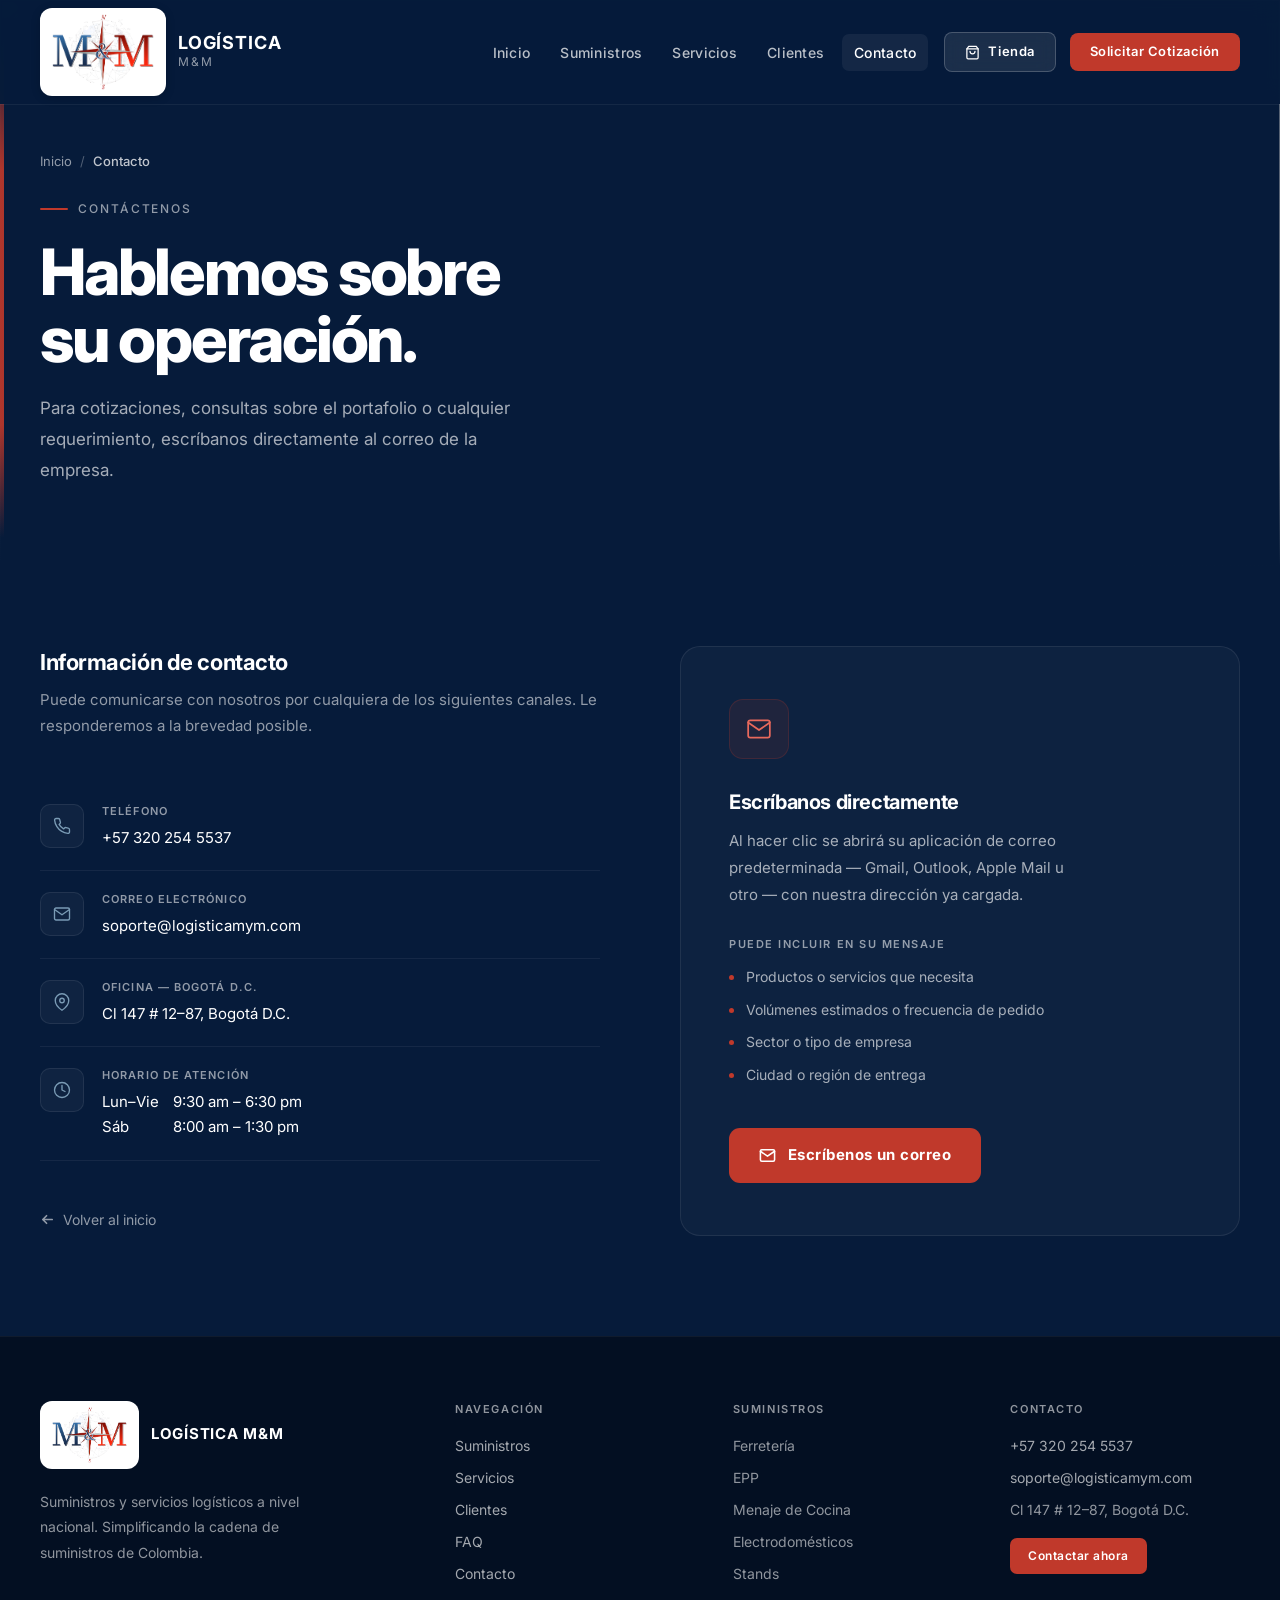
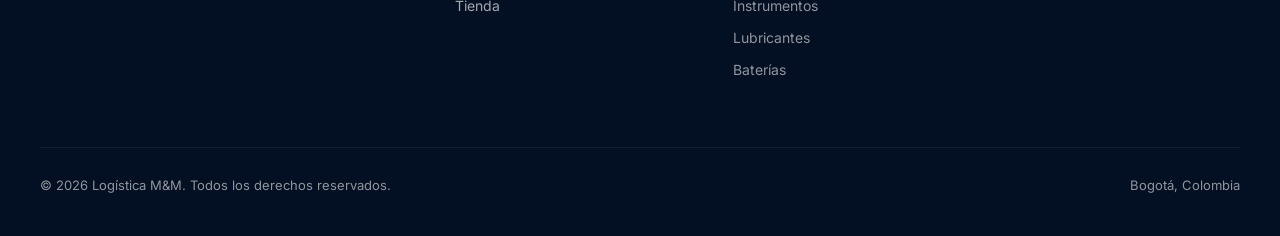
==== commit 7dc69866: "Add files via upload Versión 2: cambios de la revisión" ====
--- a/contacto.html
+++ b/contacto.html
@@ -47,6 +47,10 @@
         <a class="nav__link" href="index.html#servicios">Servicios</a>
         <a class="nav__link" href="index.html#clientes">Clientes</a>
         <a class="nav__link" href="contacto.html" aria-current="page">Contacto</a>
+        <a class="btn btn--glass btn--sm nav__shop" href="https://logistica-mm.cercia.co/" target="_blank" rel="noopener">
+          <svg width="15" height="15" viewBox="0 0 24 24" fill="none" stroke="currentColor" stroke-width="2" stroke-linecap="round" stroke-linejoin="round" aria-hidden="true"><path d="M6 2 3 6v14a2 2 0 0 0 2 2h14a2 2 0 0 0 2-2V6l-3-4z"/><path d="M3 6h18"/><path d="M16 10a4 4 0 0 1-8 0"/></svg>
+          Tienda
+        </a>
         <a class="btn btn--primary btn--sm nav__cta" href="mailto:soporte@logisticamym.com">Solicitar Cotización</a>
       </nav>
     </div>
@@ -181,6 +185,7 @@
             <li><a href="index.html#clientes">Clientes</a></li>
             <li><a href="index.html#faq">FAQ</a></li>
             <li><a href="contacto.html">Contacto</a></li>
+            <li><a href="https://logistica-mm.cercia.co/" target="_blank" rel="noopener">Tienda</a></li>
           </ul>
         </nav>
 
--- a/css/styles.css
+++ b/css/styles.css
@@ -226,9 +226,11 @@
   position: fixed;
   top: 0; left: 0; right: 0;
   z-index: 50;
+  --nav-h: 104px;            /* alto del menú arriba de la página; al bajar se compacta */
   background: linear-gradient(to bottom, rgba(var(--navy-rgb), 0.85) 0%, rgba(var(--navy-rgb), 0) 100%);
   transition: background-color 0.4s ease, box-shadow 0.4s ease;
 }
+.nav.is-scrolled { --nav-h: 72px; }
 .nav.is-scrolled,
 .nav--solid {
   background: rgba(var(--navy-rgb), 0.97);
@@ -239,6 +241,7 @@
 
 .nav__inner {
   height: var(--nav-h);
+  transition: height 0.3s ease;
   display: flex;
   align-items: center;
   justify-content: space-between;
@@ -251,29 +254,33 @@
   display: flex;
   align-items: center;
   justify-content: center;
-  height: 56px;
-  padding: 4px 9px;
+  height: calc(var(--nav-h) - 16px);
+  padding: 6px 12px;
   background: #fff;
-  border-radius: 10px;
+  border-radius: 12px;
   box-shadow: 0 2px 10px rgba(0, 0, 0, 0.18);
-}
-.brand__logo { height: 48px; width: auto; }
+  transition: height 0.3s ease;
+}
+.brand__logo { height: 100%; width: auto; }
 .brand__text { display: block; }
 .brand__name {
   display: block;
   color: #fff;
   font-weight: 700;
-  font-size: 14px;
+  font-size: 18px;
   letter-spacing: 0.05em;
   line-height: 1.1;
-}
+  transition: font-size 0.3s ease;
+}
+.nav.is-scrolled .brand__name { font-size: 15px; }
 .brand__sub {
   display: block;
   color: var(--on-dark-muted);
   font-weight: 400;
-  font-size: 10px;
+  font-size: 12px;
   letter-spacing: 0.18em;
 }
+.nav.is-scrolled .brand__sub { font-size: 10px; }
 
 .nav__menu { display: flex; align-items: center; gap: 6px; }
 .nav__link {
@@ -287,6 +294,7 @@
 }
 .nav__link:hover,
 .nav__link[aria-current="page"] { color: #fff; background: rgba(255, 255, 255, 0.06); }
+.nav__shop { margin-left: 10px; }
 .nav__cta { margin-left: 8px; }
 
 .nav__toggle {
@@ -644,7 +652,7 @@
 .marquee.is-animated::after { right: 0; background: linear-gradient(to left, var(--offwhite) 0%, transparent 100%); }
 
 .marquee__track { display: flex; align-items: center; width: max-content; }
-.marquee.is-animated .marquee__track { animation: marqueeScroll 64s linear infinite; }
+.marquee.is-animated .marquee__track { animation: marqueeScroll 84s linear infinite; }
 .marquee.is-animated:hover .marquee__track { animation-play-state: paused; }
 
 @keyframes marqueeScroll {
@@ -655,7 +663,7 @@
 .client {
   display: flex;
   align-items: center;
-  padding: 28px 0 28px 52px;
+  padding: 28px 0 28px 60px;
   -webkit-user-select: none;
   user-select: none;
 }
@@ -663,15 +671,15 @@
   content: "";
   flex-shrink: 0;
   width: 4px; height: 4px;
-  margin-left: 52px;
+  margin-left: 60px;
   border-radius: 50%;
   background: rgba(var(--steel-rgb), 0.25);
 }
 .client__logo {
   flex-shrink: 0;
-  height: 76px;
+  height: 108px;
   width: auto;
-  max-width: 200px;
+  max-width: 270px;
   object-fit: contain;
 }
 
@@ -817,8 +825,8 @@
   margin-bottom: 56px;
 }
 .footer .brand { margin-bottom: 20px; }
-.footer .brand__plate { height: 52px; box-shadow: none; }
-.footer .brand__logo { height: 44px; }
+.footer .brand__plate { height: 68px; box-shadow: none; }
+.footer .brand__name { font-size: 15px; }
 .footer__about { max-width: 280px; color: var(--on-dark-muted); font-size: 14px; line-height: 1.85; }
 .footer__heading {
   margin-bottom: 18px;
@@ -881,7 +889,7 @@
   background: linear-gradient(to bottom, transparent 5%, var(--red) 30%, var(--red) 75%, transparent 95%);
   opacity: 0.9;
 }
-.page-hero__inner { position: relative; z-index: 3; padding-top: 120px; }
+.page-hero__inner { position: relative; z-index: 3; padding-top: 152px; }
 .breadcrumb { display: flex; align-items: center; gap: 8px; margin-bottom: 28px; font-size: 13px; }
 .breadcrumb a { color: var(--on-dark-muted); transition: color 0.2s; }
 .breadcrumb a:hover { color: #fff; }
@@ -1010,7 +1018,10 @@
 /* 15. Tablet y móvil ------------------------------------------------------- */
 
 /* Menú hamburguesa */
-@media (max-width: 1023px) {
+@media (max-width: 1139px) {
+  .nav { --nav-h: 88px; }
+  .nav.is-scrolled { --nav-h: 68px; }
+  .brand__name { font-size: 16px; }
   .nav__toggle { display: flex; }
   .nav.is-open {
     background: rgba(var(--navy-rgb), 0.98);
@@ -1034,7 +1045,8 @@
   .js .nav__menu { display: none; }
   .js .nav.is-open .nav__menu { display: flex; }
   .nav__link { padding: 14px 12px; font-size: 16px; }
-  .nav__cta { margin: 12px 0 0; justify-content: center; padding: 14px 20px; font-size: 14px; }
+  .nav__shop { margin: 12px 0 0; justify-content: center; padding: 14px 20px; font-size: 14px; }
+  .nav__cta { margin: 10px 0 0; justify-content: center; padding: 14px 20px; font-size: 14px; }
 
   /* Sin JavaScript el menú queda abierto: que no tape la página al bajar */
   html:not(.js) .nav { position: absolute; }
@@ -1094,9 +1106,9 @@
 
   .marquee.is-animated::before,
   .marquee.is-animated::after { width: 48px; }
-  .client { padding: 20px 0 20px 32px; }
-  .client::after { margin-left: 32px; }
-  .client__logo { height: 60px; max-width: 160px; }
+  .client { padding: 20px 0 20px 40px; }
+  .client::after { margin-left: 40px; }
+  .client__logo { height: 80px; max-width: 210px; }
 
   .faq__q { padding: 22px 0; font-size: 15px; }
   .faq__a { padding-bottom: 22px; }
@@ -1111,7 +1123,7 @@
   .footer__bottom { flex-direction: column; align-items: flex-start; }
 
   .page-hero { min-height: 0; padding-bottom: 56px; }
-  .page-hero__inner { padding-top: 112px; }
+  .page-hero__inner { padding-top: 128px; }
   .page-hero__text { font-size: 16px; }
   .contact { padding: 48px 0 72px; }
   .contact__lead { margin-bottom: 28px; }
